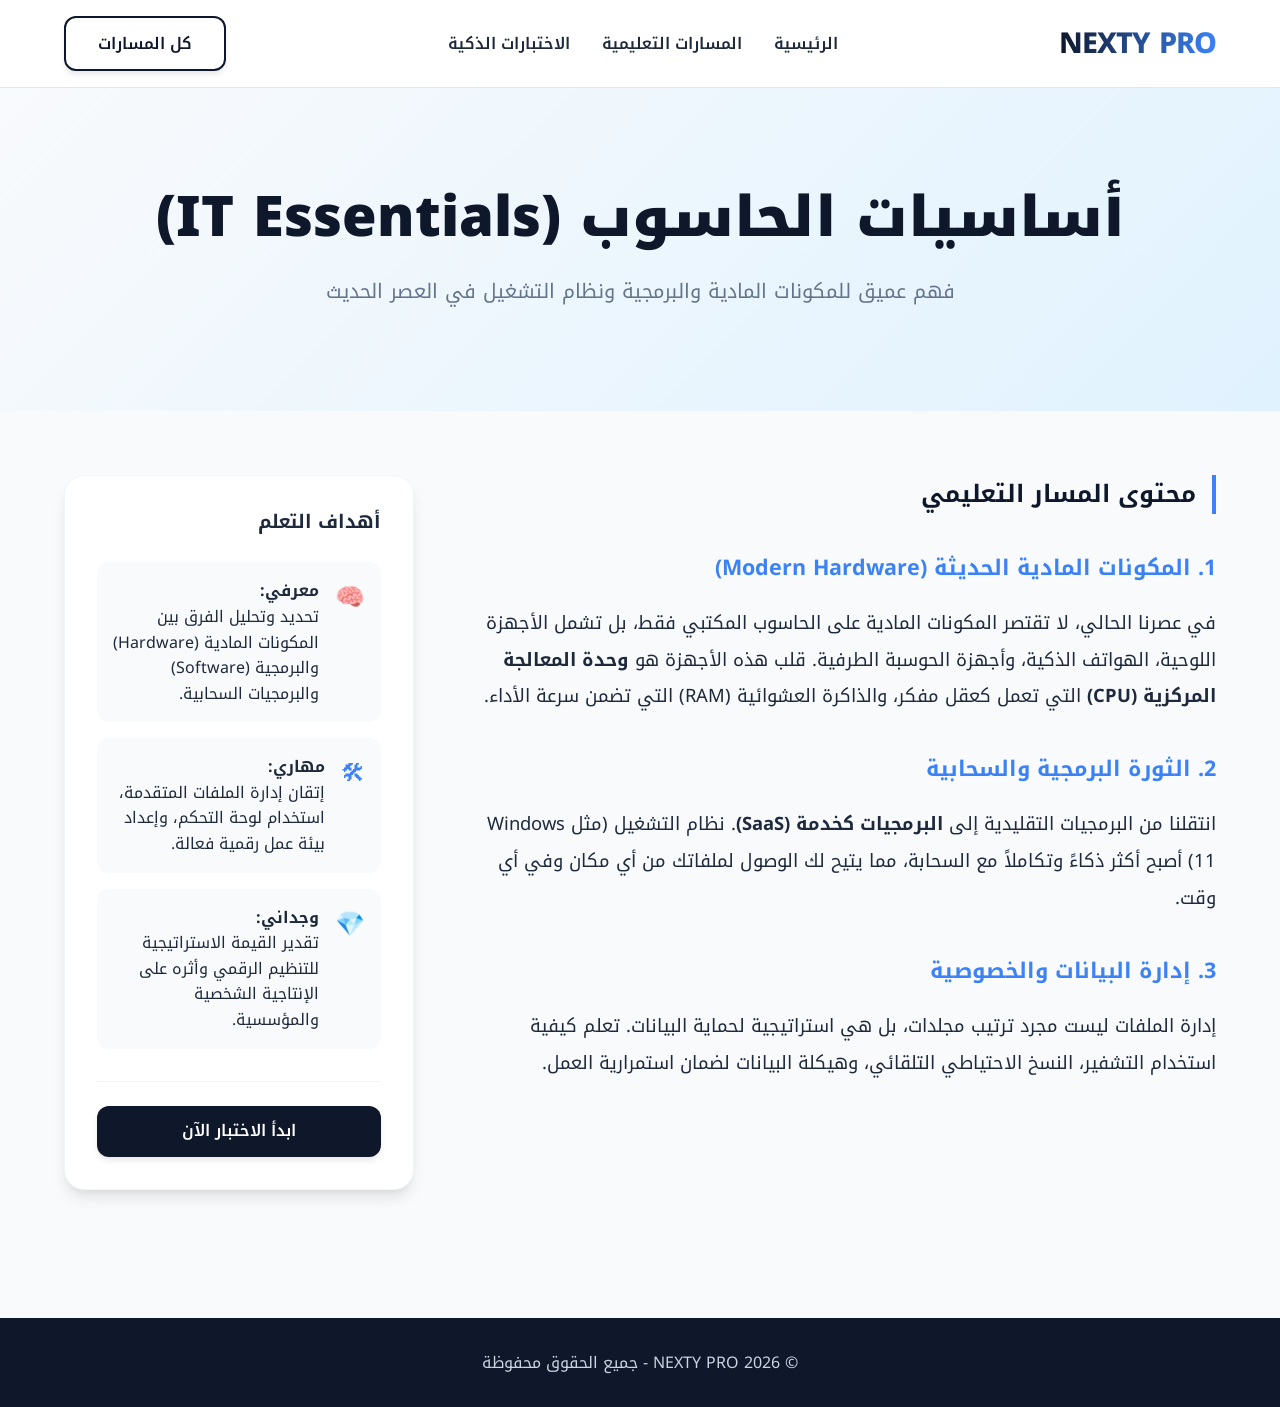
==== pages/lesson-detail.html @ 4a4ffa17 "Initial upload of NEXTY ADVANCED (Modern UI/UX)" ====
<!DOCTYPE html>
<html lang="ar" dir="rtl">
<head>
    <meta charset="UTF-8">
    <meta name="viewport" content="width=device-width, initial-scale=1.0">
    <title>NEXTY PRO | تفاصيل المسار</title>
    <link rel="stylesheet" href="../css/style.css">
    <link rel="preconnect" href="https://fonts.googleapis.com">
    <link rel="preconnect" href="https://fonts.gstatic.com" crossorigin>
    <link href="https://fonts.googleapis.com/css2?family=Noto+Kufi+Arabic:wght@400;700;900&display=swap" rel="stylesheet">
    <style>
        body { font-family: 'Noto Kufi Arabic', sans-serif; }
        .objective-item { display: flex; align-items: flex-start; gap: 1rem; margin-bottom: 1rem; padding: 1rem; background: #f8fafc; border-radius: 12px; transition: var(--transition); }
        .objective-item:hover { transform: translateX(-5px); background: #f1f5f9; }
        .objective-icon { font-size: 1.5rem; color: var(--secondary); }
    </style>
</head>
<body>
    <nav class="navbar animate-fade">
        <div class="logo">NEXTY PRO</div>
        <ul class="nav-links">
            <li><a href="../index.html">الرئيسية</a></li>
            <li><a href="lessons.html">المسارات التعليمية</a></li>
            <li><a href="quiz.html">الاختبارات الذكية</a></li>
        </ul>
        <a href="lessons.html" class="btn btn-secondary">كل المسارات</a>
    </nav>

    <header class="hero" style="padding: 6rem 5% 4rem; background: linear-gradient(135deg, #f8fafc, #e0f2fe);">
        <div class="container">
            <h1 id="lesson-title" class="animate-fade">جاري التحميل...</h1>
            <p id="lesson-subtitle" class="animate-fade" style="animation-delay: 0.2s;"></p>
        </div>
    </header>

    <main class="container">
        <div style="display: grid; grid-template-columns: 1fr 350px; gap: 3rem; margin-top: 4rem; flex-wrap: wrap;">
            <div class="animate-fade" style="animation-delay: 0.4s;">
                <h2 style="color: var(--primary); margin-bottom: 2rem; border-right: 4px solid var(--secondary); padding-right: 1rem;">محتوى المسار التعليمي</h2>
                <div id="lesson-content" style="font-size: 1.15rem; line-height: 2; color: var(--text-main);">
                    <!-- Content loaded via JS -->
                </div>
            </div>

            <aside class="animate-fade" style="animation-delay: 0.6s;">
                <div class="card" style="position: sticky; top: 120px;">
                    <h3 style="margin-bottom: 1.5rem;">أهداف التعلم</h3>
                    <div id="objectives-container">
                        <!-- Objectives loaded via JS -->
                    </div>
                    <div style="margin-top: 2rem; padding-top: 1.5rem; border-top: 1px solid #f1f5f9; text-align: center;">
                        <a href="quiz.html" class="btn" style="width: 100%; justify-content: center;">ابدأ الاختبار الآن</a>
                    </div>
                </div>
            </aside>
        </div>
    </main>

    <footer style="margin-top: 8rem; text-align: center; padding: 2rem;">
        <p>&copy; 2026 NEXTY PRO - جميع الحقوق محفوظة</p>
    </footer>

    <script src="../js/lessons-data.js"></script>
    <script>
        const urlParams = new URLSearchParams(window.location.search);
        const lessonId = urlParams.get('id') || "1";

        if (lessonsData[lessonId]) {
            const lesson = lessonsData[lessonId];
            document.getElementById('lesson-title').innerText = lesson.title;
            document.getElementById('lesson-subtitle').innerText = lesson.subtitle;
            document.getElementById('lesson-content').innerHTML = lesson.content;
            
            const objectivesHTML = `
                <div class="objective-item">
                    <span class="objective-icon">🧠</span>
                    <div><strong>معرفي:</strong><br>${lesson.objectives.cognitive}</div>
                </div>
                <div class="objective-item">
                    <span class="objective-icon">🛠</span>
                    <div><strong>مهاري:</strong><br>${lesson.objectives.skill}</div>
                </div>
                <div class="objective-item">
                    <span class="objective-icon">💎</span>
                    <div><strong>وجداني:</strong><br>${lesson.objectives.emotional}</div>
                </div>
            `;
            document.getElementById('objectives-container').innerHTML = objectivesHTML;
            document.title = `NEXTY PRO | ${lesson.title}`;
        }
    </script>
</body>
</html>
---- css/style.css ----
/* NEXTY ADVANCED - Modern & Professional Educational Platform */
:root {
    --primary: #0f172a;
    --secondary: #3b82f6;
    --accent: #10b981;
    --background: #f8fafc;
    --text-main: #1e293b;
    --text-muted: #64748b;
    --white: #ffffff;
    --card-shadow: 0 10px 15px -3px rgba(0, 0, 0, 0.1), 0 4px 6px -2px rgba(0, 0, 0, 0.05);
    --transition: all 0.3s cubic-bezier(0.4, 0, 0.2, 1);
}

* {
    box-sizing: border-box;
    margin: 0;
    padding: 0;
}

body {
    font-family: 'Inter', 'Segoe UI', Tahoma, Geneva, Verdana, sans-serif;
    direction: rtl;
    text-align: right;
    line-height: 1.6;
    color: var(--text-main);
    background-color: var(--background);
    overflow-x: hidden;
}

/* Animations */
@keyframes fadeIn {
    from { opacity: 0; transform: translateY(20px); }
    to { opacity: 1; transform: translateY(0); }
}

@keyframes slideInRight {
    from { transform: translateX(100%); opacity: 0; }
    to { transform: translateX(0); opacity: 1; }
}

.animate-fade { animation: fadeIn 0.8s ease-out forwards; }
.animate-slide { animation: slideInRight 0.6s ease-out forwards; }

/* Navbar Modern */
.navbar {
    background-color: rgba(255, 255, 255, 0.9);
    backdrop-filter: blur(10px);
    padding: 1rem 5%;
    display: flex;
    justify-content: space-between;
    align-items: center;
    position: sticky;
    top: 0;
    z-index: 1000;
    border-bottom: 1px solid #e2e8f0;
}

.logo {
    font-size: 1.8rem;
    font-weight: 800;
    background: linear-gradient(to right, var(--primary), var(--secondary));
    -webkit-background-clip: text;
    -webkit-text-fill-color: transparent;
    letter-spacing: -1px;
}

.nav-links {
    list-style: none;
    display: flex;
    gap: 2rem;
}

.nav-links a {
    color: var(--text-main);
    text-decoration: none;
    font-weight: 600;
    transition: var(--transition);
    position: relative;
}

.nav-links a::after {
    content: '';
    position: absolute;
    bottom: -5px;
    right: 0;
    width: 0;
    height: 2px;
    background-color: var(--secondary);
    transition: var(--transition);
}

.nav-links a:hover::after { width: 100%; }
.nav-links a:hover { color: var(--secondary); }

/* Hero Section Advanced */
.hero {
    padding: 8rem 5% 6rem;
    background: radial-gradient(circle at top right, #e0f2fe, transparent),
                radial-gradient(circle at bottom left, #f0fdf4, transparent);
    text-align: center;
    position: relative;
}

.hero h1 {
    font-size: 3.5rem;
    font-weight: 900;
    color: var(--primary);
    margin-bottom: 1.5rem;
    line-height: 1.2;
}

.hero p {
    font-size: 1.25rem;
    color: var(--text-muted);
    max-width: 700px;
    margin: 0 auto 2.5rem;
}

/* Glassmorphism Cards */
.card {
    background: var(--white);
    border-radius: 20px;
    padding: 2rem;
    border: 1px solid #f1f5f9;
    box-shadow: var(--card-shadow);
    transition: var(--transition);
    position: relative;
    overflow: hidden;
}

.card:hover {
    transform: translateY(-10px);
    box-shadow: 0 20px 25px -5px rgba(0, 0, 0, 0.1);
}

.card::before {
    content: '';
    position: absolute;
    top: 0;
    left: 0;
    width: 4px;
    height: 100%;
    background: var(--secondary);
    opacity: 0;
    transition: var(--transition);
}

.card:hover::before { opacity: 1; }

/* Buttons Modern */
.btn {
    display: inline-flex;
    align-items: center;
    padding: 0.8rem 2rem;
    background-color: var(--primary);
    color: var(--white);
    text-decoration: none;
    border-radius: 12px;
    font-weight: 600;
    transition: var(--transition);
    border: none;
    cursor: pointer;
    box-shadow: 0 4px 6px -1px rgba(0, 0, 0, 0.1);
}

.btn:hover {
    background-color: var(--secondary);
    transform: scale(1.05);
    box-shadow: 0 10px 15px -3px rgba(59, 130, 246, 0.3);
}

.btn-secondary {
    background-color: transparent;
    color: var(--primary);
    border: 2px solid var(--primary);
}

.btn-secondary:hover {
    background-color: var(--primary);
    color: var(--white);
}

/* Grid Layouts */
.container {
    max-width: 1280px;
    margin: 0 auto;
    padding: 0 5%;
}

.grid {
    display: grid;
    grid-template-columns: repeat(auto-fit, minmax(320px, 1fr));
    gap: 2.5rem;
    margin: 4rem 0;
}

/* Footer Advanced */
footer {
    background-color: var(--primary);
    color: #cbd5e1;
    padding: 4rem 5% 2rem;
    margin-top: 6rem;
}

.footer-content {
    display: grid;
    grid-template-columns: repeat(auto-fit, minmax(200px, 1fr));
    gap: 3rem;
    border-bottom: 1px solid #334155;
    padding-bottom: 3rem;
}

.footer-logo {
    color: var(--white);
    font-size: 1.5rem;
    font-weight: 800;
    margin-bottom: 1rem;
}

/* Quiz UI Advanced */
.quiz-box {
    background: var(--white);
    border-radius: 24px;
    padding: 3rem;
    max-width: 800px;
    margin: 2rem auto;
    box-shadow: var(--card-shadow);
}

.option-btn {
    display: block;
    width: 100%;
    padding: 1.2rem;
    margin-bottom: 1rem;
    text-align: right;
    background: #f8fafc;
    border: 2px solid #e2e8f0;
    border-radius: 16px;
    font-size: 1.1rem;
    cursor: pointer;
    transition: var(--transition);
}

.option-btn:hover {
    border-color: var(--secondary);
    background: #eff6ff;
}

.option-btn.selected {
    border-color: var(--secondary);
    background: var(--secondary);
    color: var(--white);
}

/* Responsive */
@media (max-width: 768px) {
    .hero h1 { font-size: 2.5rem; }
    .nav-links { display: none; }
}
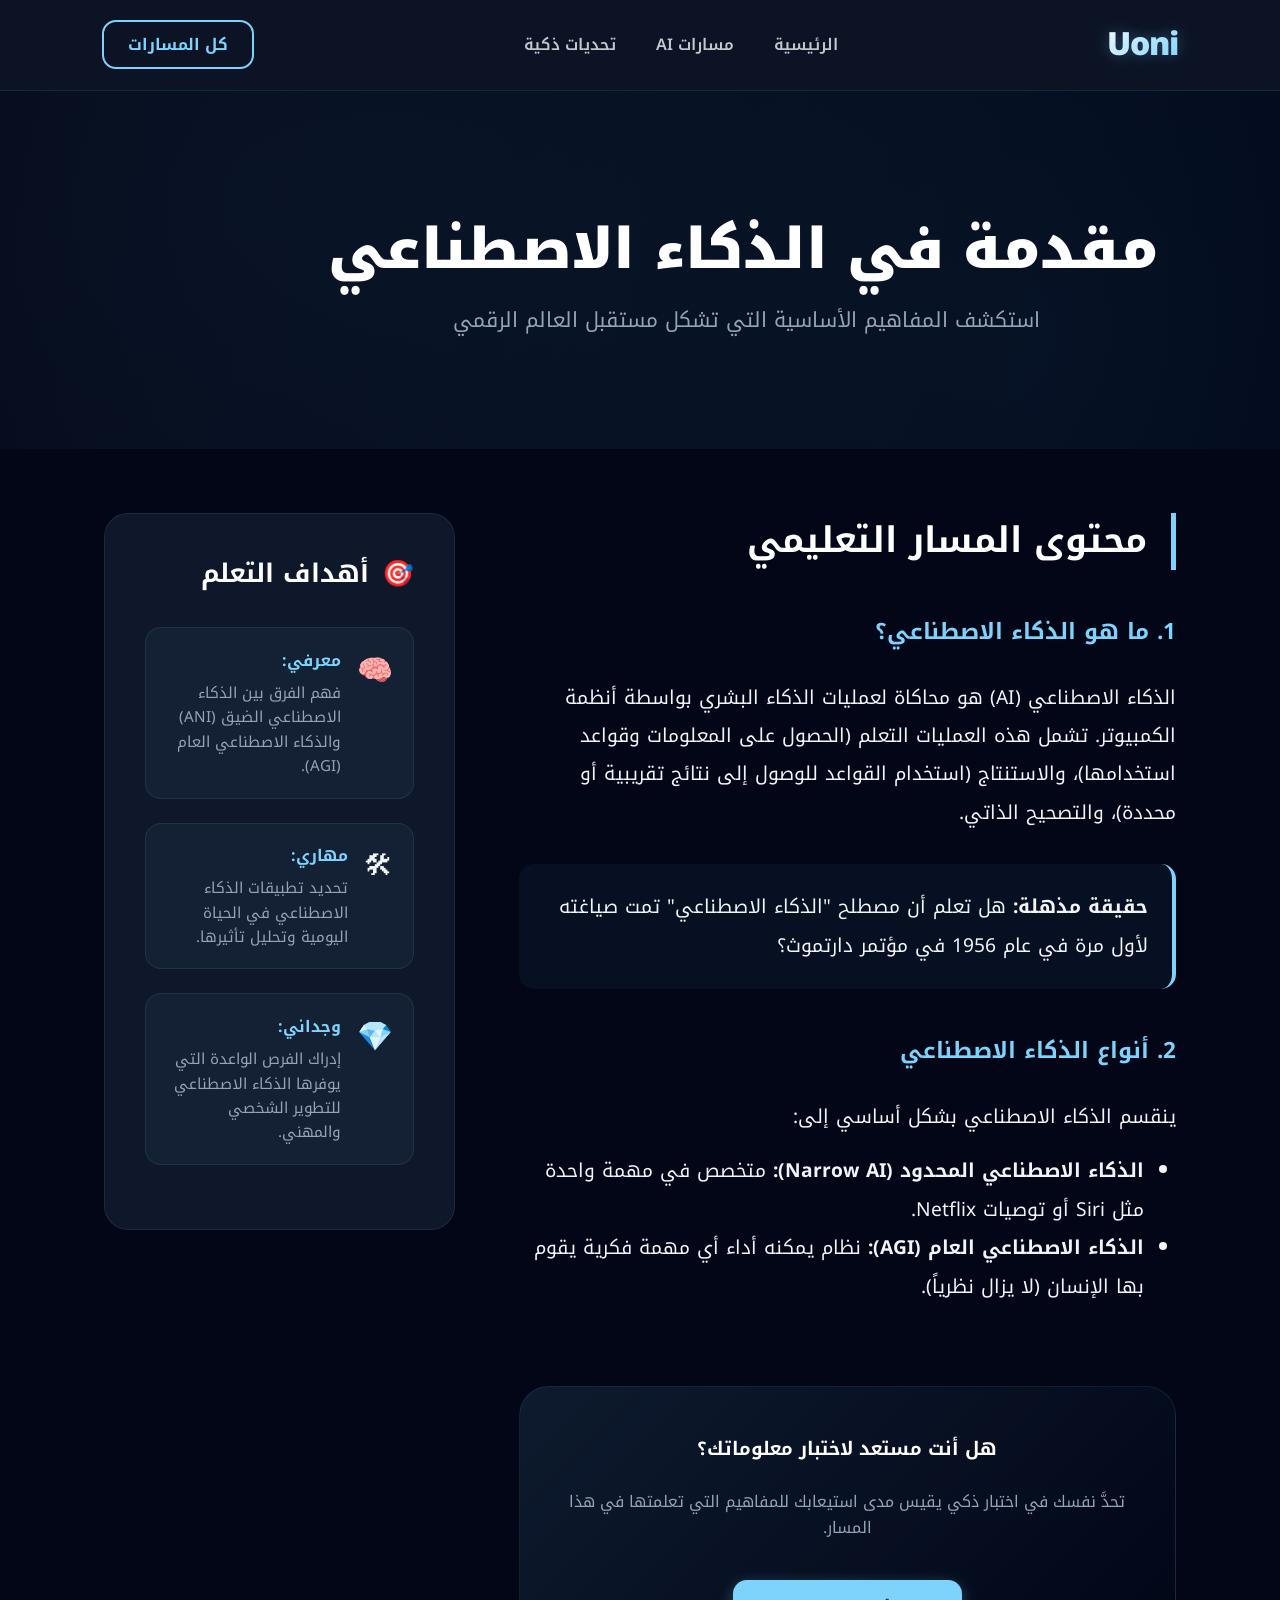
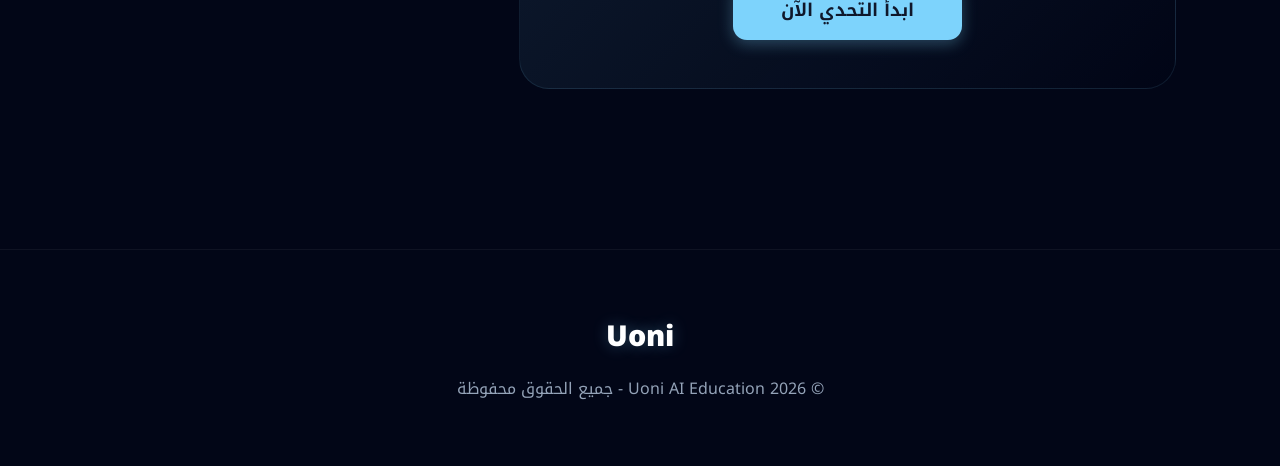
==== commit 2f27b822: "Transform Nexty to Uoni: AI Education Platform with Dark Mode & Baby Blue theme" ====
--- a/pages/lesson-detail.html
+++ b/pages/lesson-detail.html
@@ -3,61 +3,70 @@
 <head>
     <meta charset="UTF-8">
     <meta name="viewport" content="width=device-width, initial-scale=1.0">
-    <title>NEXTY PRO | تفاصيل المسار</title>
+    <title>Uoni | تفاصيل المسار التعليمي</title>
     <link rel="stylesheet" href="../css/style.css">
     <link rel="preconnect" href="https://fonts.googleapis.com">
     <link rel="preconnect" href="https://fonts.gstatic.com" crossorigin>
-    <link href="https://fonts.googleapis.com/css2?family=Noto+Kufi+Arabic:wght@400;700;900&display=swap" rel="stylesheet">
+    <link href="https://fonts.googleapis.com/css2?family=Inter:wght@400;600;800&family=Noto+Kufi+Arabic:wght@400;700;900&display=swap" rel="stylesheet">
     <style>
-        body { font-family: 'Noto Kufi Arabic', sans-serif; }
-        .objective-item { display: flex; align-items: flex-start; gap: 1rem; margin-bottom: 1rem; padding: 1rem; background: #f8fafc; border-radius: 12px; transition: var(--transition); }
-        .objective-item:hover { transform: translateX(-5px); background: #f1f5f9; }
-        .objective-icon { font-size: 1.5rem; color: var(--secondary); }
+        .objective-item { display: flex; align-items: flex-start; gap: 1rem; margin-bottom: 1.5rem; padding: 1.2rem; background: rgba(125, 211, 252, 0.05); border-radius: 16px; border: 1px solid rgba(125, 211, 252, 0.1); transition: var(--transition); }
+        .objective-item:hover { transform: translateX(-8px); background: rgba(125, 211, 252, 0.1); border-color: var(--secondary); }
+        .objective-icon { font-size: 1.8rem; }
+        .content-area { font-size: 1.2rem; line-height: 2; color: var(--text-main); }
+        .content-area h3 { margin-top: 2rem; }
+        .sidebar-card { position: sticky; top: 120px; background: var(--surface); border: 1px solid rgba(125, 211, 252, 0.1); padding: 2.5rem; border-radius: 24px; }
     </style>
 </head>
 <body>
     <nav class="navbar animate-fade">
-        <div class="logo">NEXTY PRO</div>
+        <div class="logo">Uoni</div>
         <ul class="nav-links">
             <li><a href="../index.html">الرئيسية</a></li>
-            <li><a href="lessons.html">المسارات التعليمية</a></li>
-            <li><a href="quiz.html">الاختبارات الذكية</a></li>
+            <li><a href="lessons.html">مسارات AI</a></li>
+            <li><a href="quiz.html">تحديات ذكية</a></li>
         </ul>
-        <a href="lessons.html" class="btn btn-secondary">كل المسارات</a>
+        <a href="lessons.html" class="btn btn-secondary" style="padding: 0.6rem 1.5rem;">كل المسارات</a>
     </nav>
 
-    <header class="hero" style="padding: 6rem 5% 4rem; background: linear-gradient(135deg, #f8fafc, #e0f2fe);">
+    <header class="hero" style="padding: 8rem 5% 4rem; text-align: right;">
         <div class="container">
-            <h1 id="lesson-title" class="animate-fade">جاري التحميل...</h1>
-            <p id="lesson-subtitle" class="animate-fade" style="animation-delay: 0.2s;"></p>
+            <h1 id="lesson-title" class="animate-fade" style="font-size: 3.5rem;">جاري التحميل...</h1>
+            <p id="lesson-subtitle" class="animate-fade" style="animation-delay: 0.2s; font-size: 1.3rem; max-width: 800px; color: var(--text-muted);"></p>
         </div>
     </header>
 
     <main class="container">
-        <div style="display: grid; grid-template-columns: 1fr 350px; gap: 3rem; margin-top: 4rem; flex-wrap: wrap;">
-            <div class="animate-fade" style="animation-delay: 0.4s;">
-                <h2 style="color: var(--primary); margin-bottom: 2rem; border-right: 4px solid var(--secondary); padding-right: 1rem;">محتوى المسار التعليمي</h2>
-                <div id="lesson-content" style="font-size: 1.15rem; line-height: 2; color: var(--text-main);">
+        <div style="display: flex; gap: 4rem; margin-top: 4rem; flex-wrap: wrap;">
+            <div class="animate-fade" style="flex: 1.5; min-width: 350px; animation-delay: 0.4s;">
+                <h2 style="color: var(--white); margin-bottom: 2.5rem; border-right: 5px solid var(--secondary); padding-right: 1.5rem; font-size: 2.2rem;">محتوى المسار التعليمي</h2>
+                <div id="lesson-content" class="content-area">
                     <!-- Content loaded via JS -->
+                </div>
+                <div style="margin-top: 5rem; padding: 3rem; background: linear-gradient(135deg, rgba(125, 211, 252, 0.1), transparent); border-radius: 30px; border: 1px solid rgba(125, 211, 252, 0.1); text-align: center;">
+                    <h3 style="color: var(--white); margin-bottom: 1.5rem;">هل أنت مستعد لاختبار معلوماتك؟</h3>
+                    <p style="color: var(--text-muted); margin-bottom: 2.5rem;">تحدَّ نفسك في اختبار ذكي يقيس مدى استيعابك للمفاهيم التي تعلمتها في هذا المسار.</p>
+                    <a href="quiz.html" class="btn" style="padding: 1rem 3rem; font-size: 1.1rem;">ابدأ التحدي الآن</a>
                 </div>
             </div>
 
-            <aside class="animate-fade" style="animation-delay: 0.6s;">
-                <div class="card" style="position: sticky; top: 120px;">
-                    <h3 style="margin-bottom: 1.5rem;">أهداف التعلم</h3>
+            <aside class="animate-fade" style="flex: 0.8; min-width: 300px; animation-delay: 0.6s;">
+                <div class="sidebar-card">
+                    <h3 style="margin-bottom: 2rem; color: var(--white); font-size: 1.6rem; display: flex; align-items: center; gap: 0.8rem;">
+                        <span>🎯</span> أهداف التعلم
+                    </h3>
                     <div id="objectives-container">
                         <!-- Objectives loaded via JS -->
-                    </div>
-                    <div style="margin-top: 2rem; padding-top: 1.5rem; border-top: 1px solid #f1f5f9; text-align: center;">
-                        <a href="quiz.html" class="btn" style="width: 100%; justify-content: center;">ابدأ الاختبار الآن</a>
                     </div>
                 </div>
             </aside>
         </div>
     </main>
 
-    <footer style="margin-top: 8rem; text-align: center; padding: 2rem;">
-        <p>&copy; 2026 NEXTY PRO - جميع الحقوق محفوظة</p>
+    <footer style="margin-top: 10rem; padding: 4rem 0; border-top: 1px solid rgba(255,255,255,0.05);">
+        <div class="container" style="text-align: center;">
+            <div class="footer-logo" style="margin-bottom: 1rem;">Uoni</div>
+            <p style="color: var(--text-muted);">&copy; 2026 Uoni AI Education - جميع الحقوق محفوظة</p>
+        </div>
     </footer>
 
     <script src="../js/lessons-data.js"></script>
@@ -74,19 +83,21 @@
             const objectivesHTML = `
                 <div class="objective-item">
                     <span class="objective-icon">🧠</span>
-                    <div><strong>معرفي:</strong><br>${lesson.objectives.cognitive}</div>
+                    <div><strong style="color: var(--secondary);">معرفي:</strong><p style="margin-top: 0.5rem; font-size: 0.95rem; color: var(--text-muted);">${lesson.objectives.cognitive}</p></div>
                 </div>
                 <div class="objective-item">
                     <span class="objective-icon">🛠</span>
-                    <div><strong>مهاري:</strong><br>${lesson.objectives.skill}</div>
+                    <div><strong style="color: var(--secondary);">مهاري:</strong><p style="margin-top: 0.5rem; font-size: 0.95rem; color: var(--text-muted);">${lesson.objectives.skill}</p></div>
                 </div>
                 <div class="objective-item">
                     <span class="objective-icon">💎</span>
-                    <div><strong>وجداني:</strong><br>${lesson.objectives.emotional}</div>
+                    <div><strong style="color: var(--secondary);">وجداني:</strong><p style="margin-top: 0.5rem; font-size: 0.95rem; color: var(--text-muted);">${lesson.objectives.emotional}</p></div>
                 </div>
             `;
             document.getElementById('objectives-container').innerHTML = objectivesHTML;
-            document.title = `NEXTY PRO | ${lesson.title}`;
+            document.title = `Uoni | ${lesson.title}`;
+        } else {
+            window.location.href = 'lessons.html';
         }
     </script>
 </body>
--- a/css/style.css
+++ b/css/style.css
@@ -1,14 +1,16 @@
-/* NEXTY ADVANCED - Modern & Professional Educational Platform */
+/* Uoni - AI Education Platform | Dark Mode & Baby Blue Theme */
 :root {
-    --primary: #0f172a;
-    --secondary: #3b82f6;
-    --accent: #10b981;
-    --background: #f8fafc;
-    --text-main: #1e293b;
-    --text-muted: #64748b;
+    --primary: #0f172a; /* Dark background */
+    --secondary: #7dd3fc; /* Baby Blue */
+    --accent: #38bdf8; /* Brighter Blue */
+    --background: #020617; /* Very Dark Navy */
+    --surface: #0f172a; /* Dark Surface */
+    --text-main: #f1f5f9; /* Light Text */
+    --text-muted: #94a3b8; /* Muted Text */
     --white: #ffffff;
-    --card-shadow: 0 10px 15px -3px rgba(0, 0, 0, 0.1), 0 4px 6px -2px rgba(0, 0, 0, 0.05);
-    --transition: all 0.3s cubic-bezier(0.4, 0, 0.2, 1);
+    --card-shadow: 0 10px 25px -5px rgba(0, 0, 0, 0.3), 0 8px 10px -6px rgba(0, 0, 0, 0.3);
+    --transition: all 0.4s cubic-bezier(0.4, 0, 0.2, 1);
+    --baby-blue-glow: 0 0 15px rgba(125, 211, 252, 0.3);
 }
 
 * {
@@ -18,7 +20,7 @@
 }
 
 body {
-    font-family: 'Inter', 'Segoe UI', Tahoma, Geneva, Verdana, sans-serif;
+    font-family: 'Noto Kufi Arabic', 'Inter', sans-serif;
     direction: rtl;
     text-align: right;
     line-height: 1.6;
@@ -33,41 +35,42 @@
     to { opacity: 1; transform: translateY(0); }
 }
 
-@keyframes slideInRight {
-    from { transform: translateX(100%); opacity: 0; }
-    to { transform: translateX(0); opacity: 1; }
+@keyframes float {
+    0% { transform: translateY(0px); }
+    50% { transform: translateY(-10px); }
+    100% { transform: translateY(0px); }
 }
 
 .animate-fade { animation: fadeIn 0.8s ease-out forwards; }
-.animate-slide { animation: slideInRight 0.6s ease-out forwards; }
 
 /* Navbar Modern */
 .navbar {
-    background-color: rgba(255, 255, 255, 0.9);
-    backdrop-filter: blur(10px);
-    padding: 1rem 5%;
+    background-color: rgba(15, 23, 42, 0.8);
+    backdrop-filter: blur(12px);
+    padding: 1.2rem 8%;
     display: flex;
     justify-content: space-between;
     align-items: center;
     position: sticky;
     top: 0;
     z-index: 1000;
-    border-bottom: 1px solid #e2e8f0;
+    border-bottom: 1px solid rgba(125, 211, 252, 0.1);
 }
 
 .logo {
-    font-size: 1.8rem;
-    font-weight: 800;
-    background: linear-gradient(to right, var(--primary), var(--secondary));
+    font-size: 2rem;
+    font-weight: 900;
+    background: linear-gradient(135deg, var(--white), var(--secondary));
     -webkit-background-clip: text;
     -webkit-text-fill-color: transparent;
     letter-spacing: -1px;
+    text-shadow: var(--baby-blue-glow);
 }
 
 .nav-links {
     list-style: none;
     display: flex;
-    gap: 2rem;
+    gap: 2.5rem;
 }
 
 .nav-links a {
@@ -76,6 +79,7 @@
     font-weight: 600;
     transition: var(--transition);
     position: relative;
+    opacity: 0.8;
 }
 
 .nav-links a::after {
@@ -89,39 +93,42 @@
     transition: var(--transition);
 }
 
+.nav-links a:hover { 
+    opacity: 1;
+    color: var(--secondary); 
+}
 .nav-links a:hover::after { width: 100%; }
-.nav-links a:hover { color: var(--secondary); }
-
-/* Hero Section Advanced */
+
+/* Hero Section */
 .hero {
-    padding: 8rem 5% 6rem;
-    background: radial-gradient(circle at top right, #e0f2fe, transparent),
-                radial-gradient(circle at bottom left, #f0fdf4, transparent);
+    padding: 10rem 5% 8rem;
+    background: radial-gradient(circle at 20% 30%, rgba(125, 211, 252, 0.05), transparent),
+                radial-gradient(circle at 80% 70%, rgba(56, 189, 248, 0.05), transparent);
     text-align: center;
     position: relative;
 }
 
 .hero h1 {
-    font-size: 3.5rem;
+    font-size: 4rem;
     font-weight: 900;
-    color: var(--primary);
+    color: var(--white);
     margin-bottom: 1.5rem;
-    line-height: 1.2;
+    line-height: 1.1;
 }
 
 .hero p {
-    font-size: 1.25rem;
+    font-size: 1.4rem;
     color: var(--text-muted);
-    max-width: 700px;
-    margin: 0 auto 2.5rem;
+    max-width: 800px;
+    margin: 0 auto 3rem;
 }
 
 /* Glassmorphism Cards */
 .card {
-    background: var(--white);
-    border-radius: 20px;
-    padding: 2rem;
-    border: 1px solid #f1f5f9;
+    background: var(--surface);
+    border-radius: 24px;
+    padding: 2.5rem;
+    border: 1px solid rgba(125, 211, 252, 0.1);
     box-shadow: var(--card-shadow);
     transition: var(--transition);
     position: relative;
@@ -129,131 +136,134 @@
 }
 
 .card:hover {
-    transform: translateY(-10px);
-    box-shadow: 0 20px 25px -5px rgba(0, 0, 0, 0.1);
-}
-
-.card::before {
-    content: '';
-    position: absolute;
-    top: 0;
-    left: 0;
-    width: 4px;
-    height: 100%;
-    background: var(--secondary);
-    opacity: 0;
-    transition: var(--transition);
-}
-
-.card:hover::before { opacity: 1; }
-
-/* Buttons Modern */
+    transform: translateY(-12px);
+    border-color: var(--secondary);
+    box-shadow: 0 20px 30px -10px rgba(125, 211, 252, 0.2);
+}
+
+.card h3 {
+    color: var(--secondary);
+    margin-bottom: 1rem;
+    font-size: 1.5rem;
+}
+
+/* Buttons */
 .btn {
     display: inline-flex;
     align-items: center;
-    padding: 0.8rem 2rem;
-    background-color: var(--primary);
-    color: var(--white);
+    padding: 1rem 2.5rem;
+    background-color: var(--secondary);
+    color: var(--primary);
     text-decoration: none;
-    border-radius: 12px;
-    font-weight: 600;
+    border-radius: 14px;
+    font-weight: 700;
     transition: var(--transition);
     border: none;
     cursor: pointer;
-    box-shadow: 0 4px 6px -1px rgba(0, 0, 0, 0.1);
+    box-shadow: 0 4px 15px rgba(125, 211, 252, 0.3);
 }
 
 .btn:hover {
-    background-color: var(--secondary);
-    transform: scale(1.05);
-    box-shadow: 0 10px 15px -3px rgba(59, 130, 246, 0.3);
+    background-color: var(--white);
+    transform: translateY(-3px) scale(1.02);
+    box-shadow: 0 10px 20px rgba(125, 211, 252, 0.4);
 }
 
 .btn-secondary {
     background-color: transparent;
-    color: var(--primary);
-    border: 2px solid var(--primary);
+    color: var(--secondary);
+    border: 2px solid var(--secondary);
+    box-shadow: none;
 }
 
 .btn-secondary:hover {
-    background-color: var(--primary);
+    background-color: rgba(125, 211, 252, 0.1);
     color: var(--white);
-}
-
-/* Grid Layouts */
+    border-color: var(--white);
+}
+
+/* Layout Containers */
 .container {
-    max-width: 1280px;
+    max-width: 1200px;
     margin: 0 auto;
     padding: 0 5%;
 }
 
 .grid {
     display: grid;
-    grid-template-columns: repeat(auto-fit, minmax(320px, 1fr));
-    gap: 2.5rem;
+    grid-template-columns: repeat(auto-fit, minmax(300px, 1fr));
+    gap: 2rem;
     margin: 4rem 0;
 }
 
-/* Footer Advanced */
+/* Footer */
 footer {
-    background-color: var(--primary);
-    color: #cbd5e1;
-    padding: 4rem 5% 2rem;
-    margin-top: 6rem;
+    background-color: #020617;
+    color: var(--text-muted);
+    padding: 6rem 8% 3rem;
+    margin-top: 8rem;
+    border-top: 1px solid rgba(125, 211, 252, 0.05);
 }
 
 .footer-content {
     display: grid;
-    grid-template-columns: repeat(auto-fit, minmax(200px, 1fr));
-    gap: 3rem;
-    border-bottom: 1px solid #334155;
-    padding-bottom: 3rem;
+    grid-template-columns: repeat(auto-fit, minmax(250px, 1fr));
+    gap: 4rem;
+    margin-bottom: 4rem;
 }
 
 .footer-logo {
     color: var(--white);
-    font-size: 1.5rem;
-    font-weight: 800;
-    margin-bottom: 1rem;
-}
-
-/* Quiz UI Advanced */
-.quiz-box {
-    background: var(--white);
-    border-radius: 24px;
-    padding: 3rem;
-    max-width: 800px;
-    margin: 2rem auto;
+    font-size: 1.8rem;
+    font-weight: 900;
+    margin-bottom: 1.5rem;
+    text-shadow: var(--baby-blue-glow);
+}
+
+/* Quiz & Lessons */
+.quiz-box, .lesson-content {
+    background: var(--surface);
+    border-radius: 28px;
+    padding: 3.5rem;
+    max-width: 900px;
+    margin: 3rem auto;
+    border: 1px solid rgba(125, 211, 252, 0.1);
     box-shadow: var(--card-shadow);
 }
 
 .option-btn {
     display: block;
     width: 100%;
-    padding: 1.2rem;
-    margin-bottom: 1rem;
+    padding: 1.3rem;
+    margin-bottom: 1.2rem;
     text-align: right;
-    background: #f8fafc;
-    border: 2px solid #e2e8f0;
-    border-radius: 16px;
+    background: rgba(255, 255, 255, 0.03);
+    border: 1px solid rgba(125, 211, 252, 0.1);
+    border-radius: 18px;
     font-size: 1.1rem;
+    color: var(--text-main);
     cursor: pointer;
     transition: var(--transition);
 }
 
 .option-btn:hover {
+    background: rgba(125, 211, 252, 0.1);
     border-color: var(--secondary);
-    background: #eff6ff;
+    transform: translateX(-5px);
 }
 
 .option-btn.selected {
+    background: var(--secondary);
+    color: var(--primary);
     border-color: var(--secondary);
-    background: var(--secondary);
-    color: var(--white);
+    font-weight: 700;
 }
 
 /* Responsive */
 @media (max-width: 768px) {
-    .hero h1 { font-size: 2.5rem; }
+    .hero h1 { font-size: 2.8rem; }
+    .hero p { font-size: 1.1rem; }
+    .navbar { padding: 1rem 5%; }
     .nav-links { display: none; }
-}
+    .grid { grid-template-columns: 1fr; }
+}
